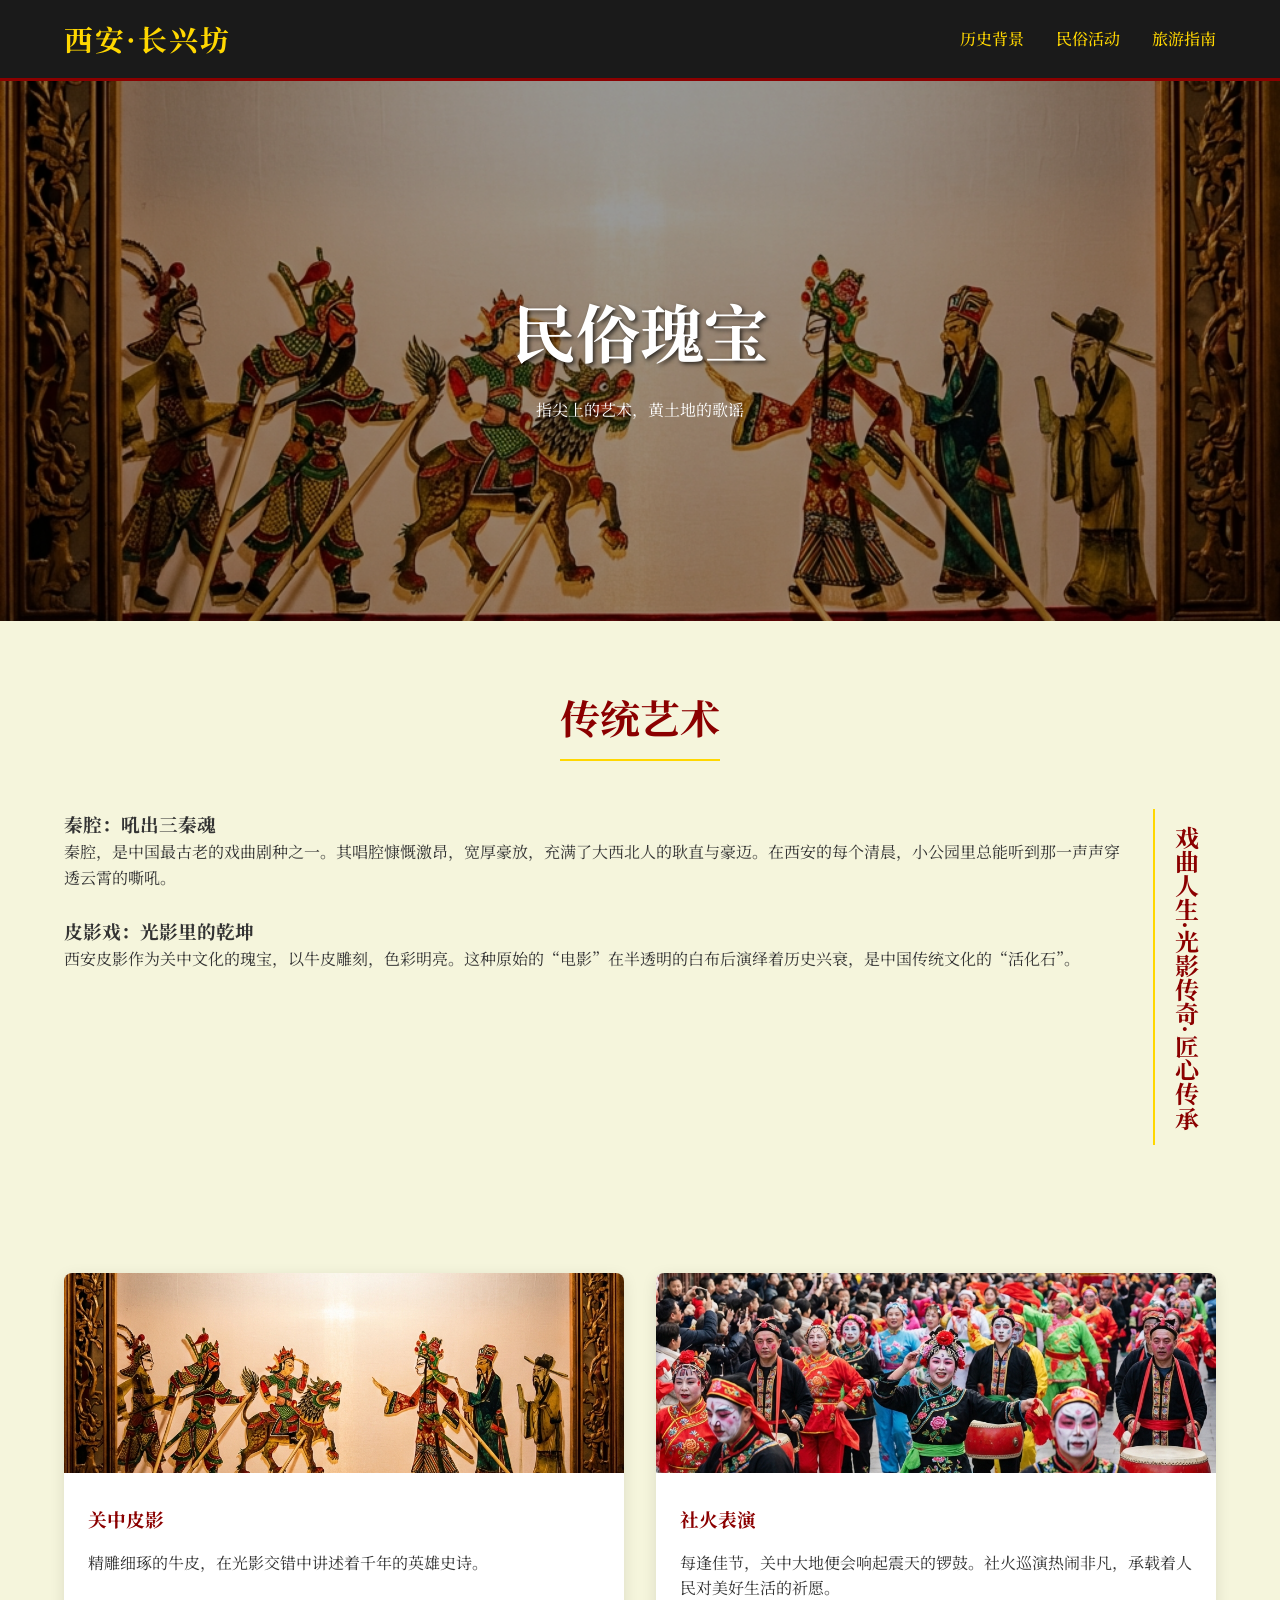
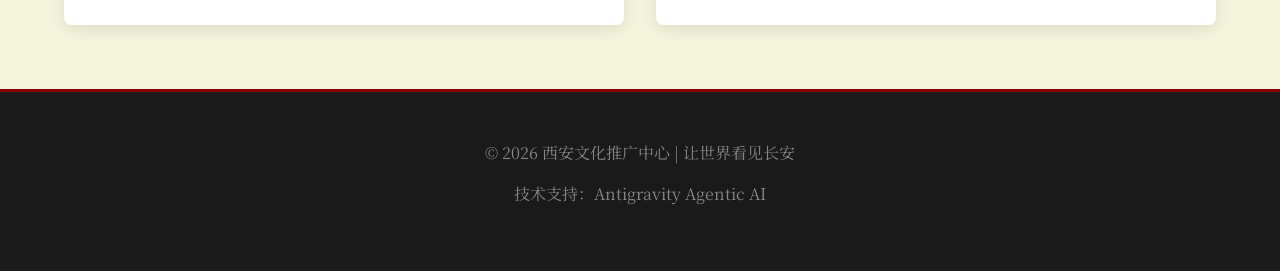
==== activities.html @ 4375d744 "Initial commit" ====
<!DOCTYPE html>
<html lang="zh-CN">
<head>
    <meta charset="UTF-8">
    <meta name="viewport" content="width=device-width, initial-scale=1.0">
    <title>民俗风情 - 西安文化</title>
    <link rel="stylesheet" href="css/style.css">
    <link href="https://fonts.googleapis.com/css2?family=Noto+Serif+SC:wght@400;700&display=swap" rel="stylesheet">
</head>
<body>
    <header>
        <div class="container">
            <nav>
                <div class="logo">西安·长兴坊</div>
                <ul>
                    <li><a href="index.html">历史背景</a></li>
                    <li><a href="activities.html">民俗活动</a></li>
                    <li><a href="travel.html">旅游指南</a></li>
                </ul>
            </nav>
        </div>
    </header>

    <main>
        <section class="hero" style="background-image: url('images/xian_shadow_puppetry_1770220301195.png')">
            <div class="hero-content">
                <h1>民俗瑰宝</h1>
                <p>指尖上的艺术，黄土地的歌谣</p>
            </div>
        </section>

        <section class="container">
            <div class="section-title">
                <h2>传统艺术</h2>
            </div>
            <div class="mixed-layout">
                <div class="horizontal-content">
                    <h3>秦腔：吼出三秦魂</h3>
                    <p>秦腔，是中国最古老的戏曲剧种之一。其唱腔慷慨激昂，宽厚豪放，充满了大西北人的耿直与豪迈。在西安的每个清晨，小公园里总能听到那一声声穿透云霄的嘶吼。</p>
                    <br>
                    <h3>皮影戏：光影里的乾坤</h3>
                    <p>西安皮影作为关中文化的瑰宝，以牛皮雕刻，色彩明亮。这种原始的“电影”在半透明的白布后演绎着历史兴衰，是中国传统文化的“活化石”。</p>
                </div>
                <div class="vertical-text">
                    戏曲人生·光影传奇·匠心传承
                </div>
            </div>
        </section>

        <section class="container">
            <div class="card-grid">
                <div class="card">
                    <img src="images/xian_shadow_puppetry_1770220301195.png" alt="皮影戏">
                    <div class="card-body">
                        <h3>关中皮影</h3>
                        <p>精雕细琢的牛皮，在光影交错中讲述着千年的英雄史诗。</p>
                    </div>
                </div>
                <div class="card">
                    <img src="images/xian_shehuo_performance_1770220667476.png" alt="社火表演">
                    <div class="card-body">
                        <h3>社火表演</h3>
                        <p>每逢佳节，关中大地便会响起震天的锣鼓。社火巡演热闹非凡，承载着人民对美好生活的祈愿。</p>
                    </div>
                </div>
            </div>
        </section>
    </main>

    <footer>
        <div class="container">
            <p>&copy; 2026 西安文化推广中心 | 让世界看见长安</p>
            <p>技术支持：Antigravity Agentic AI</p>
        </div>
    </footer>
    <script src="js/main.js"></script>
</body>
</html>
---- css/style.css ----
/* Global Styles */
:root {
    --primary-red: #8B0000;
    --gold: #FFD700;
    --ink-black: #1A1A1A;
    --paper: #F5F5DC;
    --text-color: #333;
    --font-serif: 'Noto Serif SC', serif;
}

* {
    margin: 0;
    padding: 0;
    box-sizing: border-box;
}

body {
    background-color: var(--paper);
    color: var(--text-color);
    font-family: var(--font-serif);
    line-height: 1.6;
    overflow-x: hidden;
}

/* Layout Utilities */
.container {
    width: 90%;
    max-width: 1200px;
    margin: 0 auto;
}

/* Header & Navigation */
header {
    background-color: var(--ink-black);
    color: var(--gold);
    padding: 1rem 0;
    position: sticky;
    top: 0;
    z-index: 1000;
    border-bottom: 3px solid var(--primary-red);
}

nav {
    display: flex;
    justify-content: space-between;
    align-items: center;
}

.logo {
    font-size: 1.8rem;
    font-weight: bold;
    letter-spacing: 2px;
}

nav ul {
    display: flex;
    list-style: none;
}

nav ul li {
    margin-left: 2rem;
}

nav ul li a {
    color: var(--gold);
    text-decoration: none;
    font-weight: 500;
    transition: color 0.3s ease;
}

nav ul li a:hover {
    color: var(--primary-red);
}

/* Hero Section */
.hero {
    height: 60vh;
    background-size: cover;
    background-position: center;
    display: flex;
    align-items: center;
    justify-content: center;
    color: white;
    text-align: center;
    position: relative;
    animation: fadeIn 1.5s ease;
}

.hero::after {
    content: '';
    position: absolute;
    top: 0;
    left: 0;
    right: 0;
    bottom: 0;
    background: rgba(0,0,0,0.4);
}

.hero-content {
    position: relative;
    z-index: 1;
}

.hero h1 {
    font-size: 4rem;
    margin-bottom: 1rem;
    text-shadow: 2px 2px 4px rgba(0,0,0,0.7);
}

/* Content Sections */
section {
    padding: 4rem 0;
}

.section-title {
    text-align: center;
    margin-bottom: 3rem;
    position: relative;
}

.section-title h2 {
    font-size: 2.5rem;
    color: var(--primary-red);
    display: inline-block;
    padding-bottom: 10px;
    border-bottom: 2px solid var(--gold);
}

/* Mixed Layout: Vertical & Horizontal */
.mixed-layout {
    display: flex;
    gap: 2rem;
    align-items: flex-start;
}

.vertical-text {
    writing-mode: vertical-rl;
    text-orientation: mixed;
    font-size: 1.5rem;
    color: var(--primary-red);
    font-weight: bold;
    padding: 1rem;
    border-left: 2px solid var(--gold);
    line-height: 1.2;
}

.horizontal-content {
    flex: 1;
}

/* Cards */
.card-grid {
    display: grid;
    grid-template-columns: repeat(auto-fit, minmax(300px, 1fr));
    gap: 2rem;
}

.card {
    background: white;
    border-radius: 8px;
    overflow: hidden;
    box-shadow: 0 4px 15px rgba(0,0,0,0.1);
    transition: transform 0.3s ease, box-shadow 0.3s ease;
}

.card:hover {
    transform: translateY(-10px);
    box-shadow: 0 10px 25px rgba(139, 0, 0, 0.2);
}

.card img {
    width: 100%;
    height: 200px;
    object-fit: cover;
}

.card-body {
    padding: 1.5rem;
}

.card-body h3 {
    color: var(--primary-red);
    margin-bottom: 1rem;
}

/* Footer */
footer {
    background-color: var(--ink-black);
    color: #888;
    padding: 3rem 0;
    text-align: center;
    border-top: 3px solid var(--primary-red);
}

footer p {
    margin-bottom: 1rem;
}

/* Animations */
@keyframes fadeIn {
    from { opacity: 0; transform: translateY(20px); }
    to { opacity: 1; transform: translateY(0); }
}

/* Responsive */
@media (max-width: 768px) {
    .mixed-layout {
        flex-direction: column;
    }
    .vertical-text {
        writing-mode: horizontal-tb;
        border-left: none;
        border-bottom: 2px solid var(--gold);
    }
    .hero h1 {
        font-size: 2.5rem;
    }
}
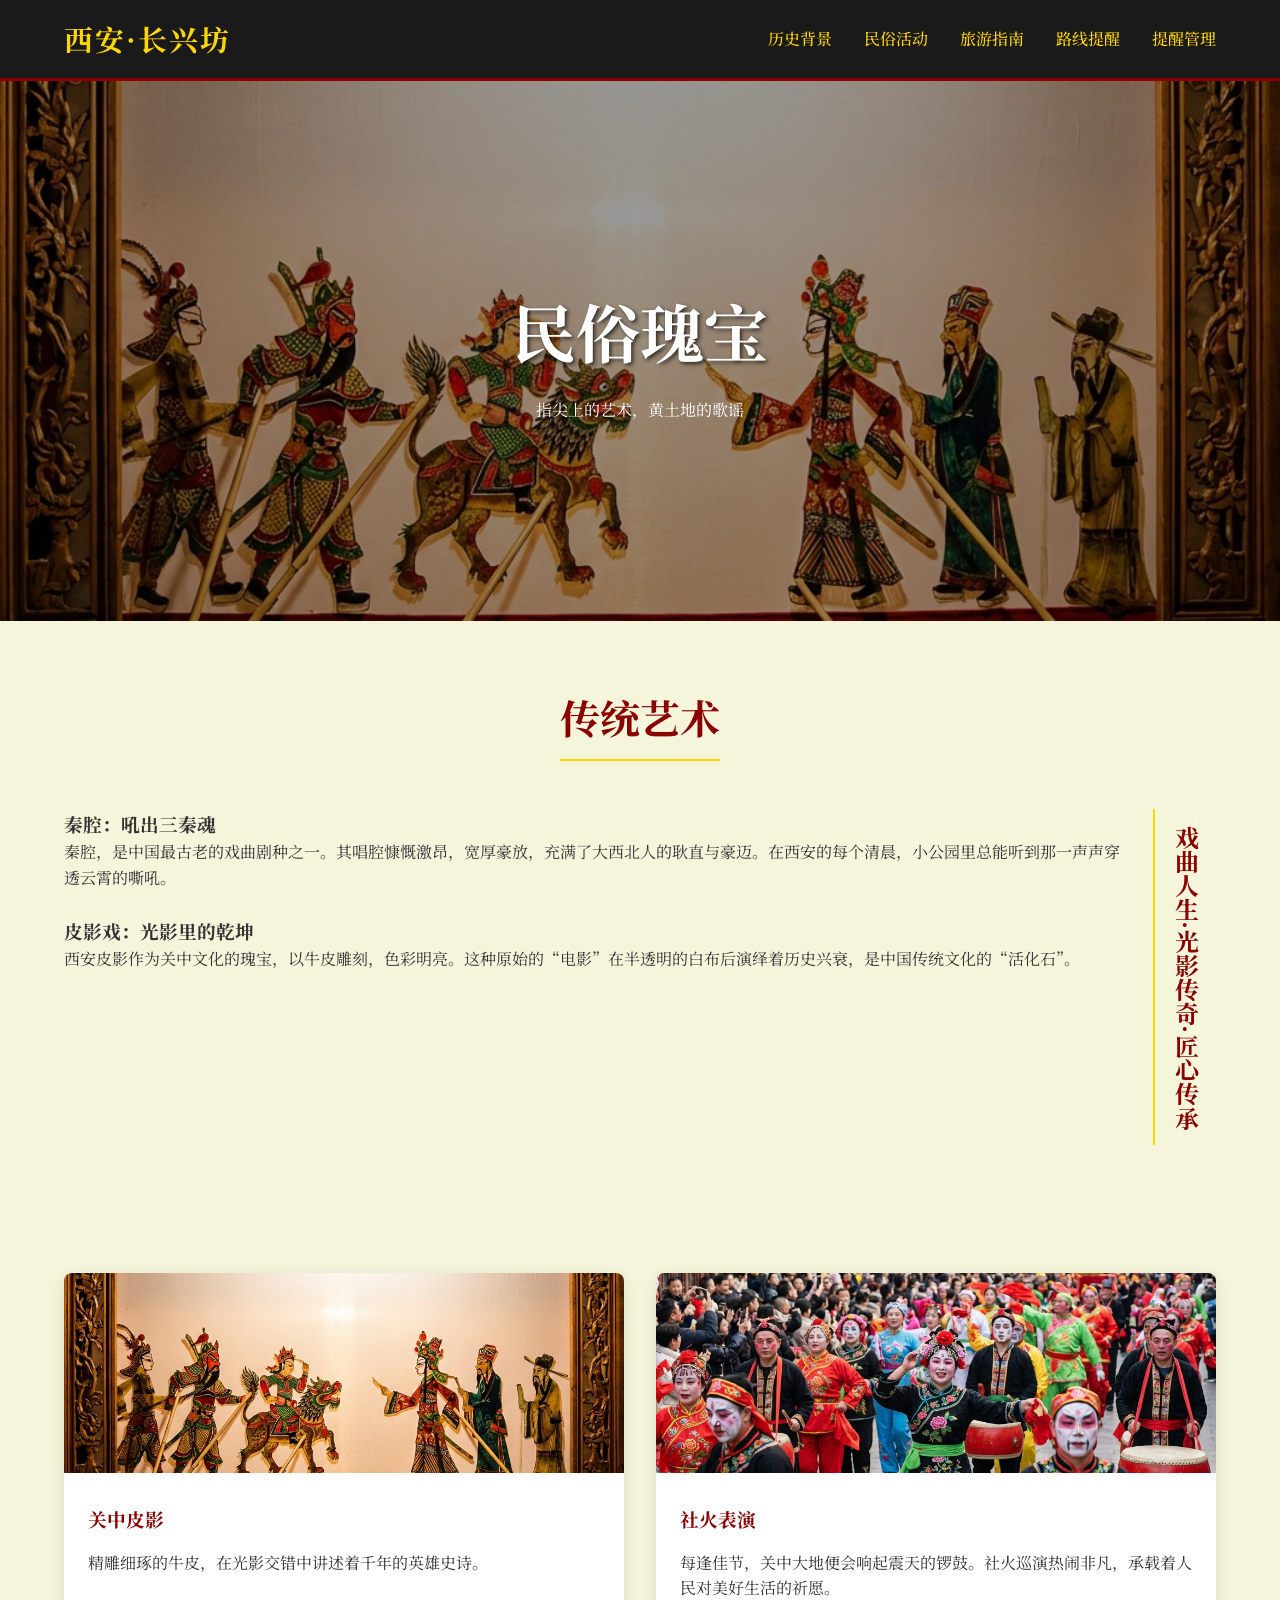
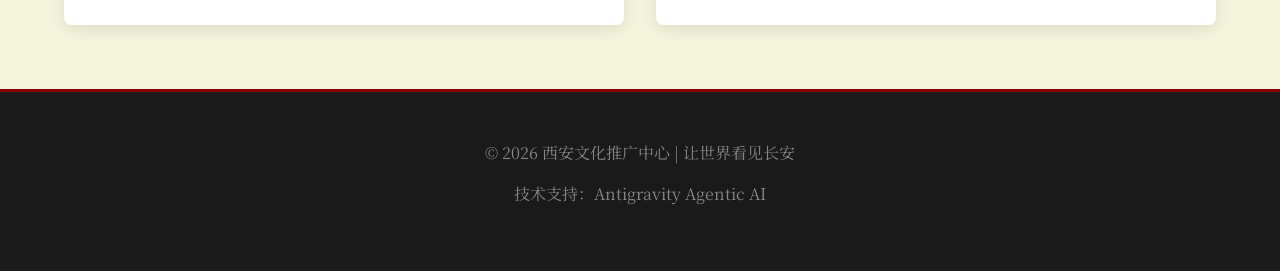
==== commit b4fe89e8: "[A] 开发路线提醒编排器，管理网页将施工、班次和适行限制标到具体线段，服务API计算时空影响，关系库保存路线几何、规则及公告修订。局部施工要与路线实际片段求交，不能凭景区同名或包围框重合就停用全部路" ====
--- a/activities.html
+++ b/activities.html
@@ -16,6 +16,8 @@
                     <li><a href="index.html">历史背景</a></li>
                     <li><a href="activities.html">民俗活动</a></li>
                     <li><a href="travel.html">旅游指南</a></li>
+                    <li><a href="planner.html">路线提醒</a></li>
+                    <li><a href="admin.html">提醒管理</a></li>
                 </ul>
             </nav>
         </div>
